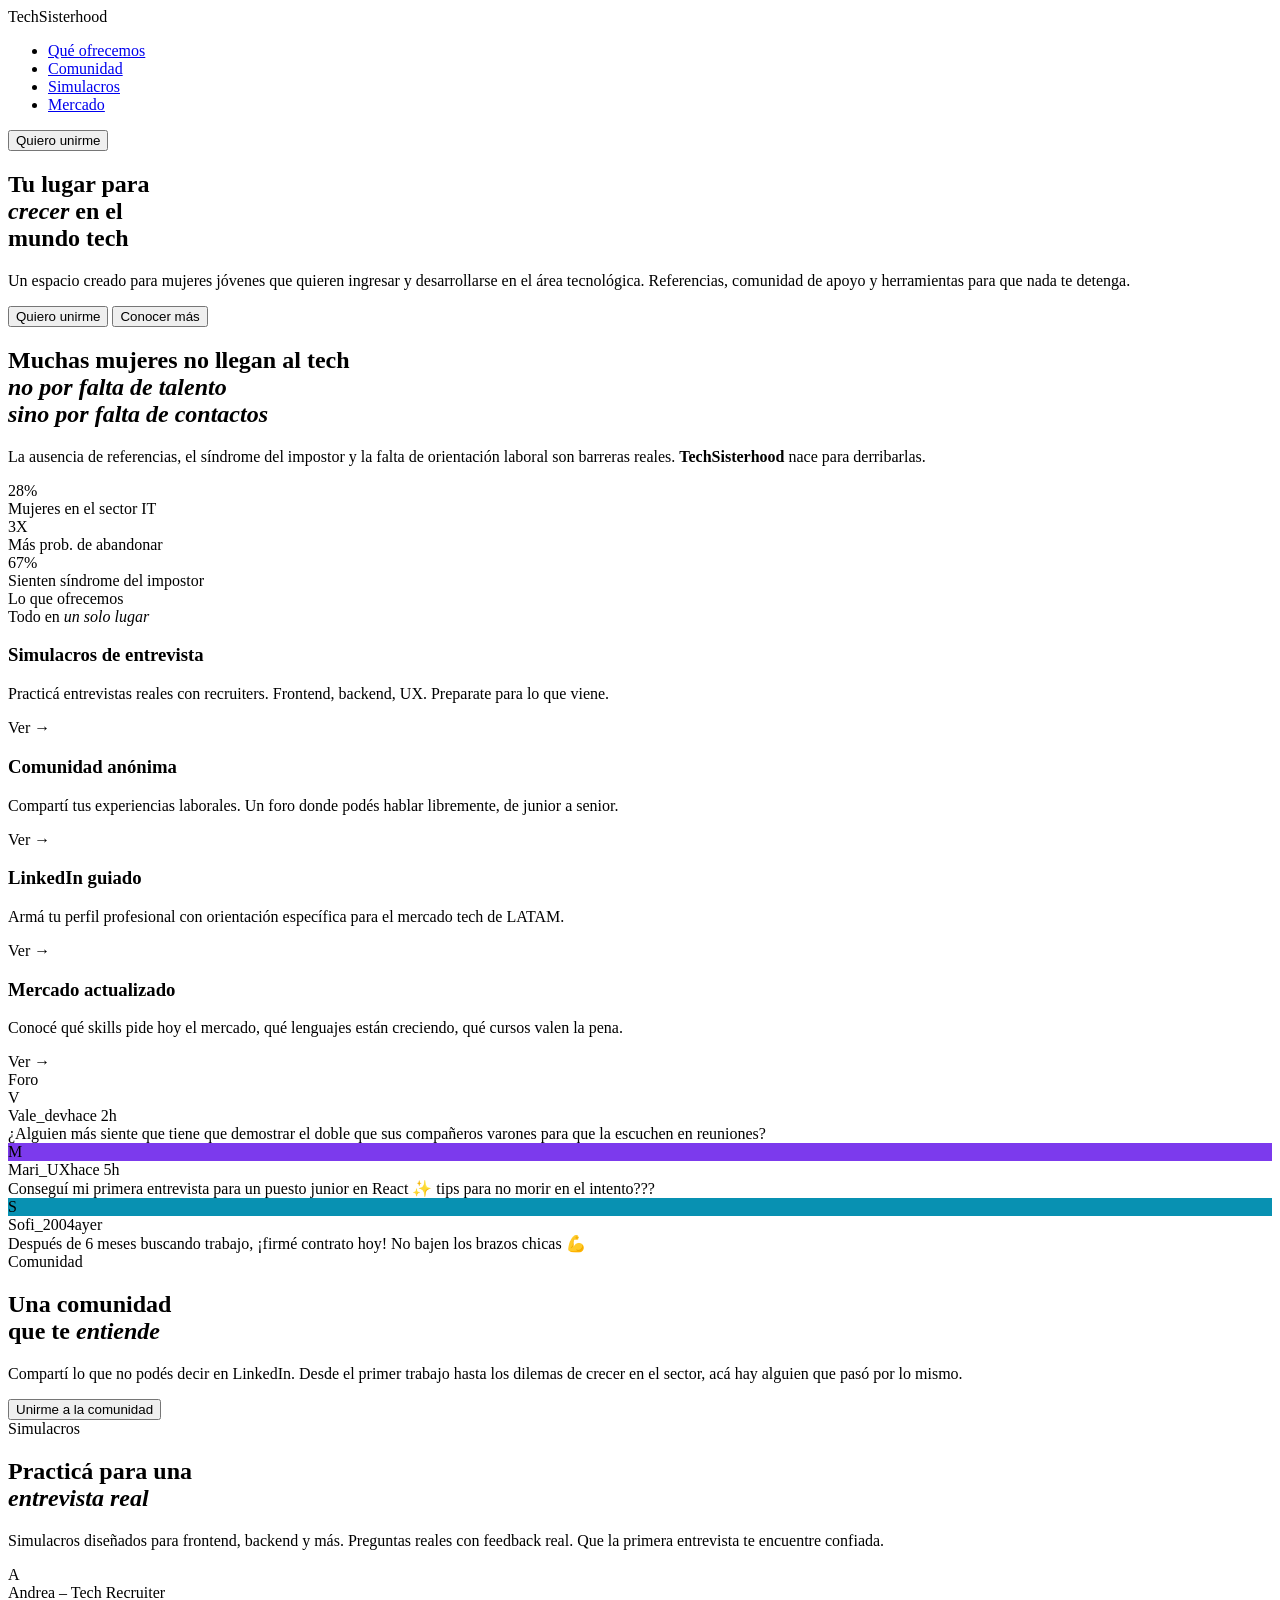
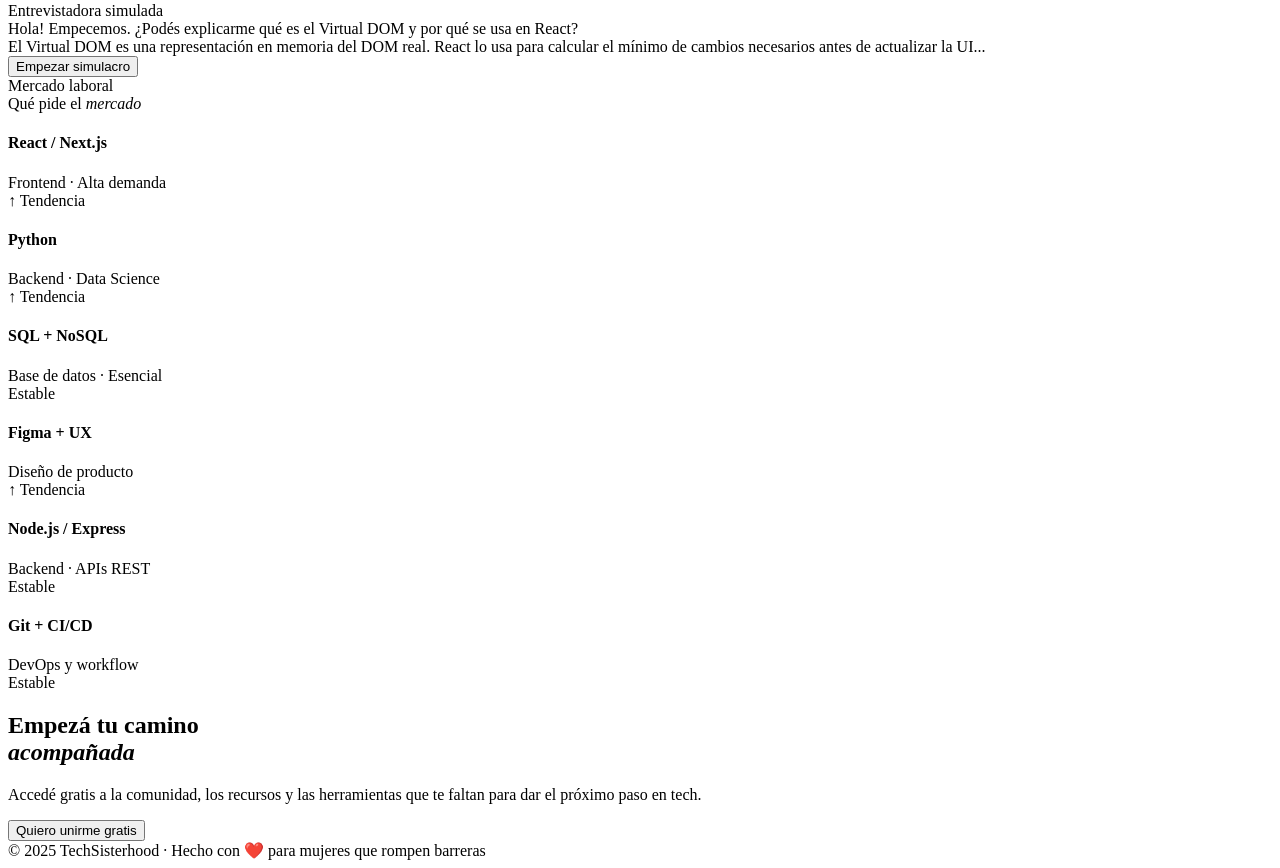
==== html, css/index.html @ a678736b "primer commit" ====
<!DOCTYPE html>
<html lang="es">
<head>
  <meta charset="UTF-8" />
  <meta name="viewport" content="width=device-width, initial-scale=1.0"/>
  <title>TechSisterhood – Tu lugar para crecer en el mundo tech</title>
  <link href="https://fonts.googleapis.com/css2?family=Inter:wght@400;500;600;700;800;900&display=swap" rel="stylesheet"/>
  <link rel="stylesheet" href="css/styles.css"/>
</head>
<body>

<!-- NAV -->
<nav>
  <div class="logo">Tech<span>Sisterhood</span></div>
  <ul>
    <li><a href="#features">Qué ofrecemos</a></li>
    <li><a href="#community">Comunidad</a></li>
    <li><a href="#simulacros">Simulacros</a></li>
    <li><a href="#mercado">Mercado</a></li>
  </ul>
  <button class="nav-cta">Quiero unirme</button>
</nav>

<!-- HERO -->
<section class="hero">
  <div class="hero-content">
    <h1>Tu lugar para<br/><em>crecer</em> en el<br/>mundo tech</h1>
    <p>Un espacio creado para mujeres jóvenes que quieren ingresar y desarrollarse en el área tecnológica. Referencias, comunidad de apoyo y herramientas para que nada te detenga.</p>
    <div class="hero-btns">
      <button class="btn-primary">Quiero unirme</button>
      <button class="btn-outline">Conocer más</button>
    </div>
  </div>
</section>

<!-- PROBLEM -->
<section class="problem">
  <h2>Muchas mujeres no llegan al tech<br/><em>no por falta de talento<br/>sino por falta de contactos</em></h2>
  <p>La ausencia de referencias, el síndrome del impostor y la falta de orientación laboral son barreras reales. <strong>TechSisterhood</strong> nace para derribarlas.</p>
  <div class="stats">
    <div class="stat-box">
      <div class="num">28%</div>
      <div class="label">Mujeres en el sector IT</div>
    </div>
    <div class="stat-box">
      <div class="num">3X</div>
      <div class="label">Más prob. de abandonar</div>
    </div>
    <div class="stat-box">
      <div class="num">67%</div>
      <div class="label">Sienten síndrome del impostor</div>
    </div>
  </div>
</section>

<!-- FEATURES -->
<section class="features" id="features">
  <div class="section-label">Lo que ofrecemos</div>
  <div class="section-title">Todo en <em>un solo lugar</em></div>
  <div class="features-grid">
    <div class="feature-card">
      <h3>Simulacros de entrevista</h3>
      <p>Practicá entrevistas reales con recruiters. Frontend, backend, UX. Preparate para lo que viene.</p>
      <div class="arrow">Ver →</div>
    </div>
    <div class="feature-card">
      <h3>Comunidad anónima</h3>
      <p>Compartí tus experiencias laborales. Un foro donde podés hablar libremente, de junior a senior.</p>
      <div class="arrow">Ver →</div>
    </div>
    <div class="feature-card">
      <h3>LinkedIn guiado</h3>
      <p>Armá tu perfil profesional con orientación específica para el mercado tech de LATAM.</p>
      <div class="arrow">Ver →</div>
    </div>
    <div class="feature-card">
      <h3>Mercado actualizado</h3>
      <p>Conocé qué skills pide hoy el mercado, qué lenguajes están creciendo, qué cursos valen la pena.</p>
      <div class="arrow">Ver →</div>
    </div>
  </div>
</section>

<!-- COMMUNITY -->
<section class="community" id="community">
  <div class="forum-mockup">
    <div class="forum-label">Foro</div>
    <div class="forum-post">
      <div class="avatar">V</div>
      <div class="post-body">
        <div><span class="post-user">Vale_dev</span><span class="post-time">hace 2h</span></div>
        <div class="post-text">¿Alguien más siente que tiene que demostrar el doble que sus compañeros varones para que la escuchen en reuniones?</div>
      </div>
    </div>
    <div class="forum-post">
      <div class="avatar" style="background:#7c3aed">M</div>
      <div class="post-body">
        <div><span class="post-user">Mari_UX</span><span class="post-time">hace 5h</span></div>
        <div class="post-text">Conseguí mi primera entrevista para un puesto junior en React ✨ tips para no morir en el intento???</div>
      </div>
    </div>
    <div class="forum-post">
      <div class="avatar" style="background:#0891b2">S</div>
      <div class="post-body">
        <div><span class="post-user">Sofi_2004</span><span class="post-time">ayer</span></div>
        <div class="post-text">Después de 6 meses buscando trabajo, ¡firmé contrato hoy! No bajen los brazos chicas 💪</div>
      </div>
    </div>
  </div>
  <div class="community-text">
    <div class="section-label">Comunidad</div>
    <h2>Una comunidad<br/>que te <em>entiende</em></h2>
    <p>Compartí lo que no podés decir en LinkedIn. Desde el primer trabajo hasta los dilemas de crecer en el sector, acá hay alguien que pasó por lo mismo.</p>
    <button class="btn-pink-outline">Unirme a la comunidad</button>
  </div>
</section>

<!-- SIMULACROS -->
<section class="simulacros" id="simulacros">
  <div class="section-label">Simulacros</div>
  <h2>Practicá para una<br/><em>entrevista real</em></h2>
  <p>Simulacros diseñados para frontend, backend y más. Preguntas reales con feedback real. Que la primera entrevista te encuentre confiada.</p>
  <div class="chat-mockup">
    <div class="chat-header">
      <div class="chat-avatar">A</div>
      <div>
        <div class="chat-name">Andrea – Tech Recruiter</div>
        <div class="chat-role">Entrevistadora simulada</div>
      </div>
    </div>
    <div class="chat-bubble bubble-recruiter">Hola! Empecemos. ¿Podés explicarme qué es el Virtual DOM y por qué se usa en React?</div>
    <div class="chat-bubble bubble-user">El Virtual DOM es una representación en memoria del DOM real. React lo usa para calcular el mínimo de cambios necesarios antes de actualizar la UI...</div>
  </div>
  <button class="btn-primary">Empezar simulacro</button>
</section>

<!-- MERCADO -->
<section class="mercado" id="mercado">
  <div class="section-label">Mercado laboral</div>
  <div class="section-title">Qué pide el <em>mercado</em></div>
  <div class="mercado-grid">
    <div class="skill-card">
      <div class="skill-info">
        <h4>React / Next.js</h4>
        <span>Frontend · Alta demanda</span>
      </div>
      <span class="skill-tag tag-demand">↑ Tendencia</span>
    </div>
    <div class="skill-card">
      <div class="skill-info">
        <h4>Python</h4>
        <span>Backend · Data Science</span>
      </div>
      <span class="skill-tag tag-trend">↑ Tendencia</span>
    </div>
    <div class="skill-card">
      <div class="skill-info">
        <h4>SQL + NoSQL</h4>
        <span>Base de datos · Esencial</span>
      </div>
      <span class="skill-tag tag-stable">Estable</span>
    </div>
    <div class="skill-card">
      <div class="skill-info">
        <h4>Figma + UX</h4>
        <span>Diseño de producto</span>
      </div>
      <span class="skill-tag tag-trend">↑ Tendencia</span>
    </div>
    <div class="skill-card">
      <div class="skill-info">
        <h4>Node.js / Express</h4>
        <span>Backend · APIs REST</span>
      </div>
      <span class="skill-tag tag-stable">Estable</span>
    </div>
    <div class="skill-card">
      <div class="skill-info">
        <h4>Git + CI/CD</h4>
        <span>DevOps y workflow</span>
      </div>
      <span class="skill-tag tag-stable">Estable</span>
    </div>
  </div>
</section>

<!-- CTA FINAL -->
<section class="cta-final">
  <h2>Empezá tu camino<br/><em>acompañada</em></h2>
  <p>Accedé gratis a la comunidad, los recursos y las herramientas que te faltan para dar el próximo paso en tech.</p>
  <button class="btn-primary">Quiero unirme gratis</button>
</section>

<!-- FOOTER -->
<footer>
  © 2025 TechSisterhood · Hecho con ❤️ para mujeres que rompen barreras
</footer>

</body>
</html>
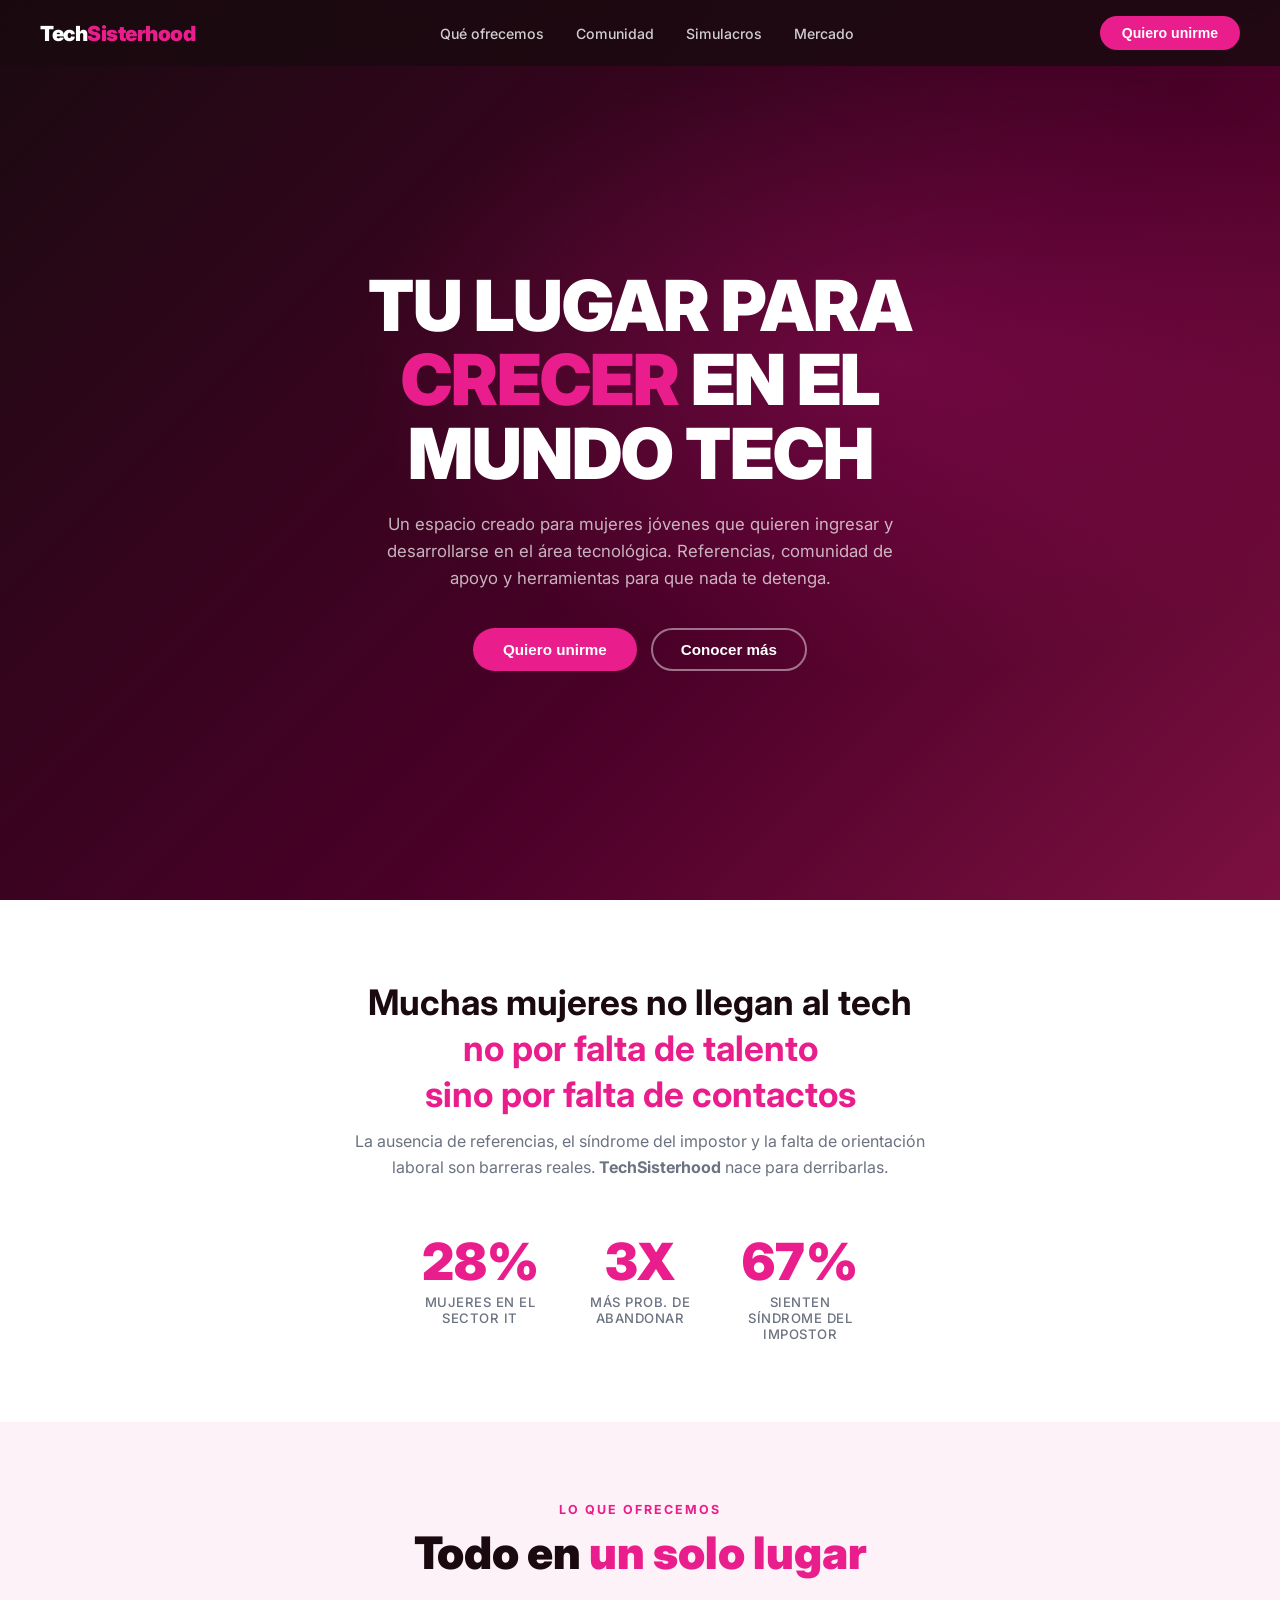
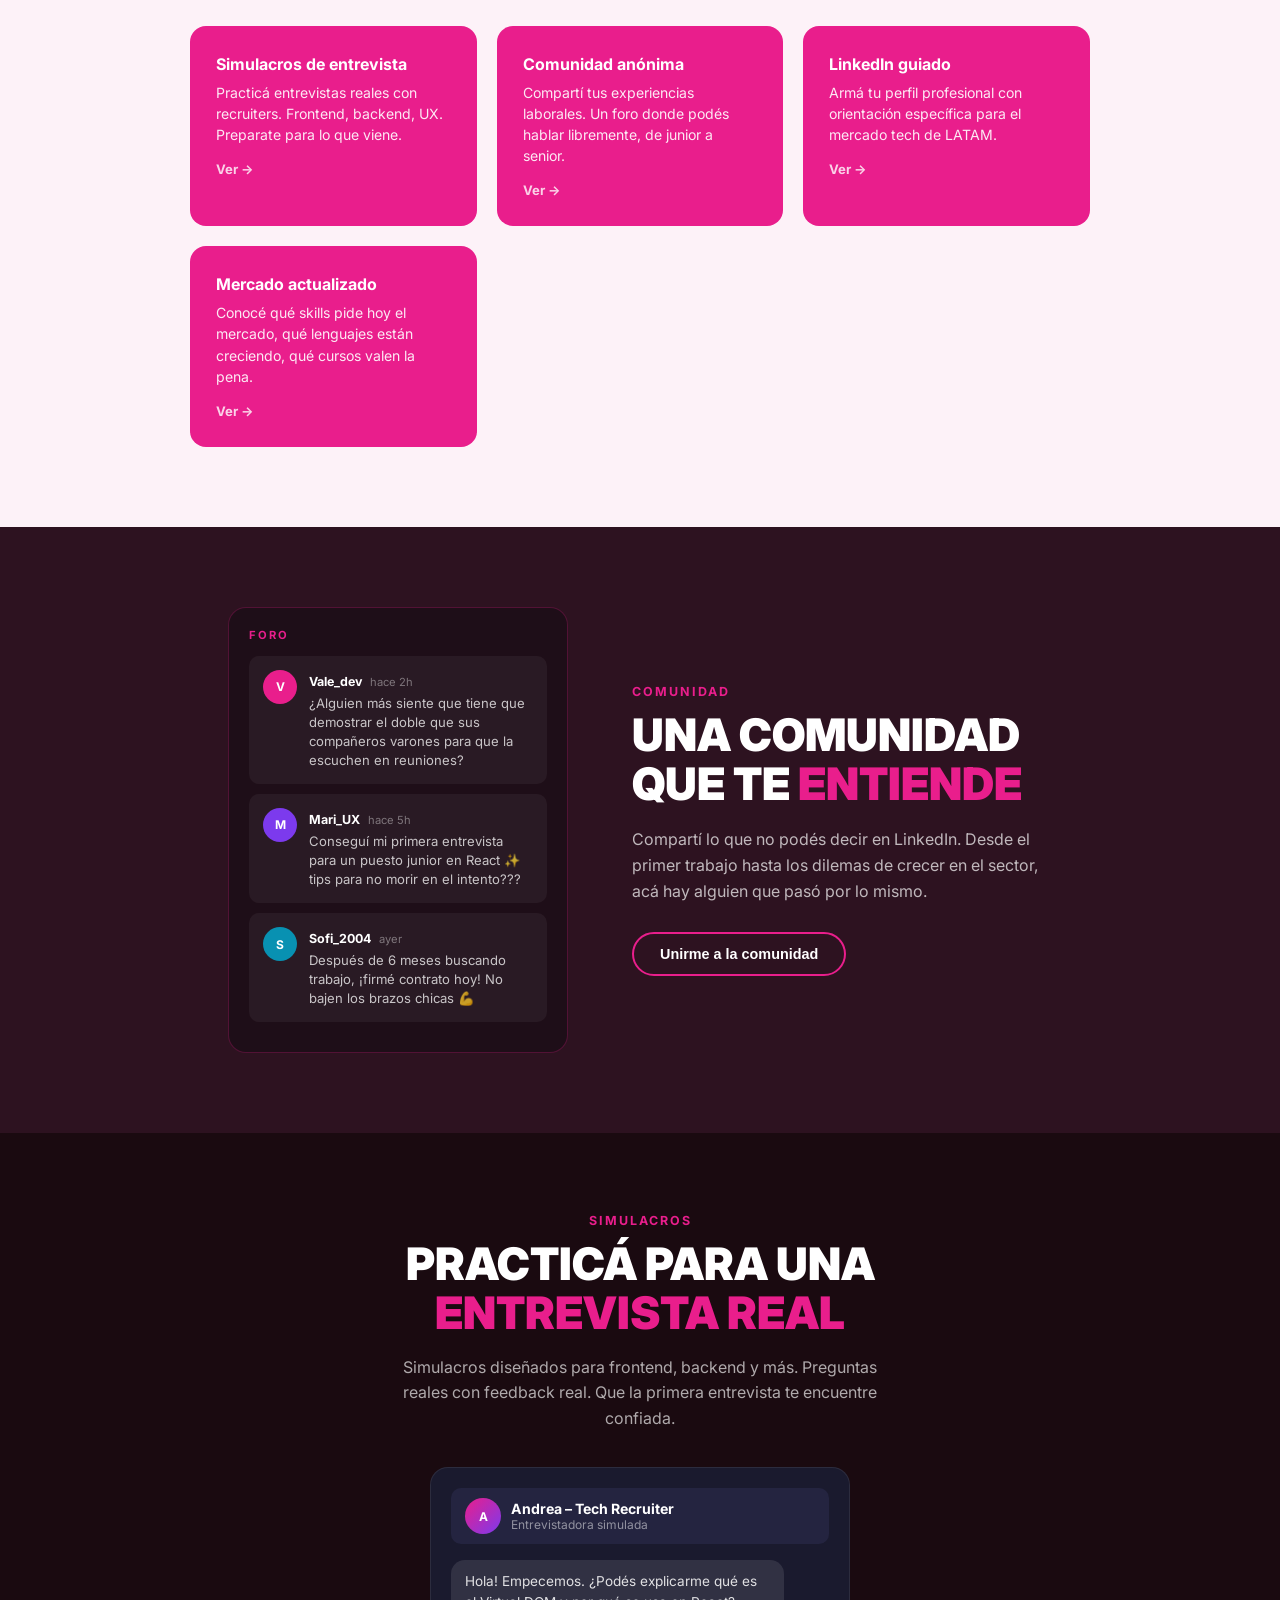
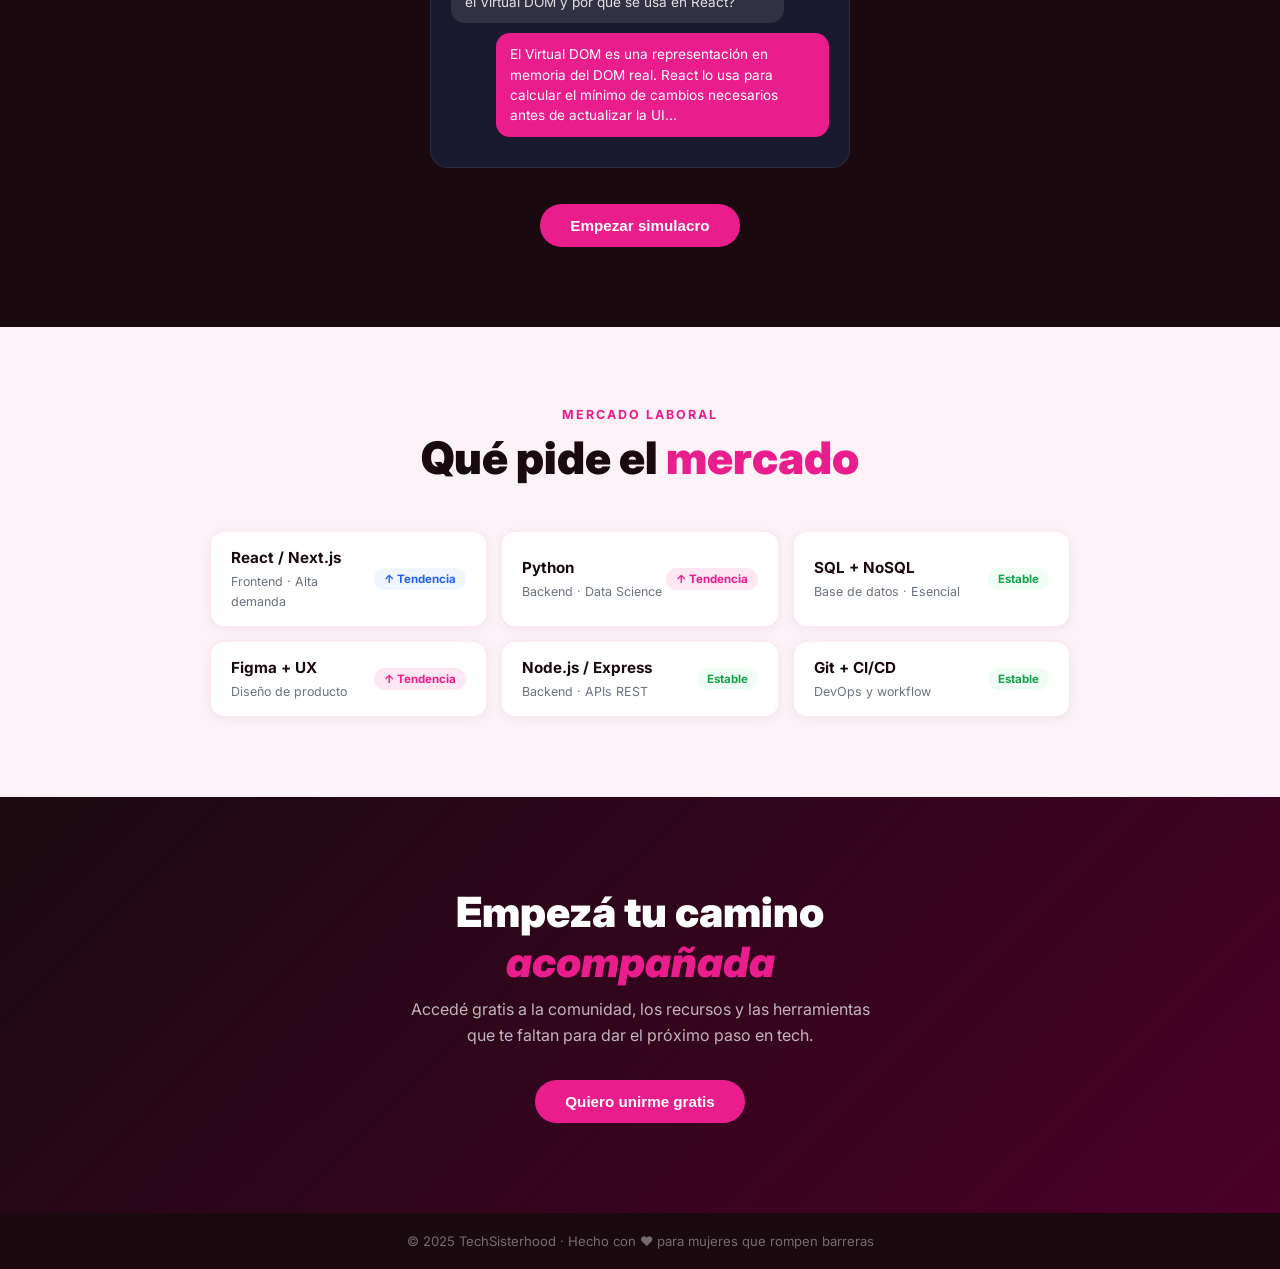
==== commit 041ce0b7: "Update index.html" ====
--- a/html, css/index.html
+++ b/html, css/index.html
@@ -5,7 +5,7 @@
   <meta name="viewport" content="width=device-width, initial-scale=1.0"/>
   <title>TechSisterhood – Tu lugar para crecer en el mundo tech</title>
   <link href="https://fonts.googleapis.com/css2?family=Inter:wght@400;500;600;700;800;900&display=swap" rel="stylesheet"/>
-  <link rel="stylesheet" href="css/styles.css"/>
+  <link rel="stylesheet" href="index.css"/>
 </head>
 <body>
 
@@ -197,4 +197,4 @@
 </footer>
 
 </body>
-</html>+</html>
--- a/html, css/index.css
+++ b/html, css/index.css
@@ -0,0 +1,320 @@
+*, *::before, *::after { box-sizing: border-box; margin: 0; padding: 0; }
+
+:root {
+  --pink:      #e91e8c;
+  --pink-light:#f472b6;
+  --dark:      #1a0a10;
+  --dark2:     #2d1220;
+  --white:     #ffffff;
+  --offwhite:  #fdf2f8;
+  --gray:      #6b7280;
+  --card-bg:   #fce7f3;
+}
+
+body {
+  font-family: 'Inter', sans-serif;
+  color: var(--dark);
+  background: var(--white);
+  overflow-x: hidden;
+}
+
+/* ─── NAV ─── */
+nav {
+  position: fixed; top: 0; left: 0; right: 0;
+  z-index: 100;
+  display: flex; align-items: center; justify-content: space-between;
+  padding: 16px 40px;
+  background: rgba(26,10,16,0.85);
+  backdrop-filter: blur(10px);
+}
+.logo {
+  font-size: 1.3rem; font-weight: 900; color: var(--white); letter-spacing: -0.5px;
+}
+.logo span { color: var(--pink); }
+nav ul { display: flex; gap: 32px; list-style: none; }
+nav ul a { color: rgba(255,255,255,0.8); text-decoration: none; font-size: .88rem; font-weight: 500; transition: color .2s; }
+nav ul a:hover { color: var(--pink); }
+nav .nav-cta {
+  background: var(--pink); color: var(--white);
+  border: none; border-radius: 24px;
+  padding: 9px 22px; font-size: .88rem; font-weight: 700;
+  cursor: pointer; transition: opacity .2s;
+}
+nav .nav-cta:hover { opacity: .85; }
+
+/* ─── HERO ─── */
+.hero {
+  min-height: 100vh;
+  background: linear-gradient(135deg, #1a0a10 0%, #4a0028 60%, #7c1040 100%);
+  display: flex; align-items: center; justify-content: center;
+  text-align: center;
+  padding: 120px 24px 80px;
+  position: relative; overflow: hidden;
+}
+.hero::before {
+  content: '';
+  position: absolute; inset: 0;
+  background: radial-gradient(ellipse 60% 50% at 70% 40%, rgba(233,30,140,.25) 0%, transparent 70%);
+}
+.hero-content { position: relative; z-index: 1; max-width: 720px; }
+.hero h1 {
+  font-size: clamp(2.6rem, 6vw, 4.4rem);
+  font-weight: 900;
+  line-height: 1.05;
+  color: var(--white);
+  text-transform: uppercase;
+  letter-spacing: -1px;
+  margin-bottom: 20px;
+}
+.hero h1 em { color: var(--pink); font-style: normal; }
+.hero p {
+  color: rgba(255,255,255,.7);
+  font-size: 1.05rem; line-height: 1.6;
+  max-width: 540px; margin: 0 auto 36px;
+}
+.hero-btns { display: flex; gap: 14px; justify-content: center; flex-wrap: wrap; }
+
+/* ─── BUTTONS ─── */
+.btn-primary {
+  background: var(--pink); color: var(--white);
+  border: none; border-radius: 28px;
+  padding: 13px 30px; font-size: .95rem; font-weight: 700;
+  cursor: pointer; transition: transform .15s, opacity .2s;
+}
+.btn-primary:hover { opacity: .88; transform: translateY(-1px); }
+.btn-outline {
+  background: transparent; color: var(--white);
+  border: 2px solid rgba(255,255,255,.45);
+  border-radius: 28px;
+  padding: 11px 28px; font-size: .95rem; font-weight: 600;
+  cursor: pointer; transition: border-color .2s;
+}
+.btn-outline:hover { border-color: var(--white); }
+.btn-pink-outline {
+  border: 2px solid var(--pink); color: var(--white);
+  background: transparent; border-radius: 28px;
+  padding: 12px 26px; font-size: .9rem; font-weight: 700;
+  cursor: pointer; transition: background .2s;
+}
+.btn-pink-outline:hover { background: var(--pink); }
+
+/* ─── PROBLEM STRIP ─── */
+.problem {
+  padding: 80px 24px;
+  text-align: center;
+  background: var(--white);
+}
+.problem h2 {
+  font-size: clamp(1.5rem, 3.5vw, 2.2rem);
+  font-weight: 700;
+  line-height: 1.3;
+  margin-bottom: 12px;
+}
+.problem h2 em { color: var(--pink); font-style: normal; }
+.problem p { color: var(--gray); max-width: 580px; margin: 0 auto 56px; line-height: 1.6; }
+.stats { display: flex; gap: 40px; justify-content: center; flex-wrap: wrap; }
+.stat-box { text-align: center; }
+.stat-box .num {
+  font-size: clamp(2.2rem, 5vw, 3.2rem);
+  font-weight: 900; color: var(--pink); line-height: 1;
+}
+.stat-box .label {
+  font-size: .82rem; color: var(--gray); font-weight: 500;
+  text-transform: uppercase; letter-spacing: .5px; margin-top: 6px; max-width: 120px;
+}
+
+/* ─── SECTION HELPERS ─── */
+.section-label {
+  text-align: center;
+  font-size: .78rem; font-weight: 700;
+  text-transform: uppercase; letter-spacing: 2px;
+  color: var(--pink);
+  margin-bottom: 12px;
+}
+.section-title {
+  text-align: center;
+  font-size: clamp(1.8rem, 4vw, 2.8rem);
+  font-weight: 900;
+  line-height: 1.1;
+  margin-bottom: 48px;
+}
+.section-title em { color: var(--pink); font-style: normal; }
+
+/* ─── FEATURES ─── */
+.features {
+  background: var(--offwhite);
+  padding: 80px 24px;
+}
+.features-grid {
+  display: grid;
+  grid-template-columns: repeat(auto-fit, minmax(260px, 1fr));
+  gap: 20px;
+  max-width: 900px;
+  margin: 0 auto;
+}
+.feature-card {
+  background: var(--pink);
+  border-radius: 16px;
+  padding: 28px 26px;
+  color: var(--white);
+  cursor: pointer;
+  transition: transform .2s;
+}
+.feature-card:hover { transform: translateY(-3px); }
+.feature-card h3 { font-size: 1rem; font-weight: 700; margin-bottom: 8px; }
+.feature-card p { font-size: .88rem; opacity: .9; line-height: 1.5; }
+.feature-card .arrow { margin-top: 16px; font-size: .82rem; font-weight: 700; opacity: .8; }
+
+/* ─── COMMUNITY ─── */
+.community {
+  padding: 80px 24px;
+  background: var(--dark2);
+  display: flex; align-items: center; justify-content: center;
+  gap: 64px; flex-wrap: wrap;
+}
+.forum-mockup {
+  background: #1e0e18;
+  border-radius: 18px;
+  padding: 20px;
+  width: 340px;
+  max-width: 100%;
+  border: 1px solid rgba(233,30,140,.25);
+}
+.forum-label {
+  font-size: .7rem; font-weight: 700; letter-spacing: 2px;
+  text-transform: uppercase; color: var(--pink); margin-bottom: 14px;
+}
+.forum-post {
+  display: flex; gap: 12px; align-items: flex-start;
+  background: rgba(255,255,255,.05);
+  border-radius: 10px; padding: 14px;
+  margin-bottom: 10px;
+}
+.avatar {
+  width: 34px; height: 34px; border-radius: 50%;
+  background: var(--pink);
+  display: flex; align-items: center; justify-content: center;
+  font-size: .75rem; font-weight: 700; color: var(--white);
+  flex-shrink: 0;
+}
+.post-body { flex: 1; }
+.post-user { font-size: .78rem; font-weight: 700; color: var(--white); }
+.post-time { font-size: .7rem; color: rgba(255,255,255,.4); margin-left: 8px; }
+.post-text { font-size: .82rem; color: rgba(255,255,255,.75); line-height: 1.45; margin-top: 4px; }
+.community-text { max-width: 420px; color: var(--white); }
+.community-text .section-label { text-align: left; }
+.community-text h2 {
+  font-size: clamp(1.8rem, 4vw, 2.8rem);
+  font-weight: 900; line-height: 1.1;
+  text-transform: uppercase; margin-bottom: 18px;
+}
+.community-text h2 em { color: var(--pink); font-style: normal; }
+.community-text p { color: rgba(255,255,255,.7); line-height: 1.6; margin-bottom: 28px; }
+
+/* ─── SIMULACROS ─── */
+.simulacros {
+  padding: 80px 24px;
+  background: var(--dark);
+  text-align: center;
+}
+.simulacros h2 {
+  font-size: clamp(1.8rem, 4vw, 2.8rem);
+  font-weight: 900; line-height: 1.1;
+  text-transform: uppercase;
+  color: var(--white);
+  margin-bottom: 16px;
+}
+.simulacros h2 em { color: var(--pink); font-style: normal; }
+.simulacros > p { color: rgba(255,255,255,.65); max-width: 480px; margin: 0 auto 36px; line-height: 1.6; }
+.chat-mockup {
+  background: #1a1a2e;
+  border-radius: 18px;
+  padding: 20px;
+  max-width: 420px;
+  margin: 0 auto 36px;
+  text-align: left;
+  border: 1px solid rgba(255,255,255,.08);
+}
+.chat-header {
+  display: flex; align-items: center; gap: 10px;
+  background: #242440; border-radius: 10px; padding: 10px 14px;
+  margin-bottom: 16px;
+}
+.chat-avatar {
+  width: 36px; height: 36px; border-radius: 50%;
+  background: linear-gradient(135deg, var(--pink), #7c3aed);
+  display: flex; align-items: center; justify-content: center;
+  font-size: .75rem; color: var(--white); font-weight: 700;
+}
+.chat-name { font-size: .88rem; font-weight: 700; color: var(--white); }
+.chat-role { font-size: .75rem; color: rgba(255,255,255,.5); }
+.chat-bubble {
+  border-radius: 14px; padding: 11px 14px;
+  font-size: .85rem; line-height: 1.5;
+  margin-bottom: 10px; max-width: 88%;
+}
+.bubble-recruiter { background: rgba(255,255,255,.1); color: rgba(255,255,255,.85); }
+.bubble-user { background: var(--pink); color: var(--white); margin-left: auto; }
+
+/* ─── MERCADO ─── */
+.mercado {
+  padding: 80px 24px;
+  background: var(--offwhite);
+}
+.mercado-grid {
+  display: grid;
+  grid-template-columns: repeat(auto-fit, minmax(240px, 1fr));
+  gap: 14px;
+  max-width: 860px;
+  margin: 0 auto;
+}
+.skill-card {
+  background: var(--white);
+  border-radius: 14px;
+  padding: 16px 20px;
+  display: flex; align-items: center; justify-content: space-between;
+  box-shadow: 0 2px 12px rgba(0,0,0,.06);
+  border: 1px solid rgba(233,30,140,.1);
+}
+.skill-info h4 { font-size: .95rem; font-weight: 700; margin-bottom: 3px; }
+.skill-info span { font-size: .78rem; color: var(--gray); }
+.skill-tag {
+  font-size: .72rem; font-weight: 700; border-radius: 20px;
+  padding: 4px 10px; white-space: nowrap;
+}
+.tag-trend  { background: #fce7f3; color: var(--pink); }
+.tag-stable { background: #f0fdf4; color: #16a34a; }
+.tag-demand { background: #eff6ff; color: #2563eb; }
+
+/* ─── CTA FINAL ─── */
+.cta-final {
+  background: linear-gradient(135deg, #1a0a10 0%, #4a0028 100%);
+  padding: 90px 24px;
+  text-align: center;
+}
+.cta-final h2 {
+  font-size: clamp(1.8rem, 4vw, 2.6rem);
+  font-weight: 900; color: var(--white);
+  margin-bottom: 10px;
+}
+.cta-final h2 em { color: var(--pink); font-style: italic; }
+.cta-final p { color: rgba(255,255,255,.7); max-width: 460px; margin: 0 auto 32px; line-height: 1.6; }
+
+/* ─── FOOTER ─── */
+footer {
+  background: var(--dark);
+  padding: 20px 40px;
+  text-align: center;
+  font-size: .82rem;
+  color: rgba(255,255,255,.4);
+}
+
+/* ─── RESPONSIVE ─── */
+@media (max-width: 640px) {
+  nav ul { display: none; }
+  nav { padding: 14px 20px; }
+  .community { flex-direction: column; gap: 40px; }
+  .community-text { text-align: center; }
+  .community-text .section-label { text-align: center; }
+  .btn-pink-outline { width: 100%; }
+}
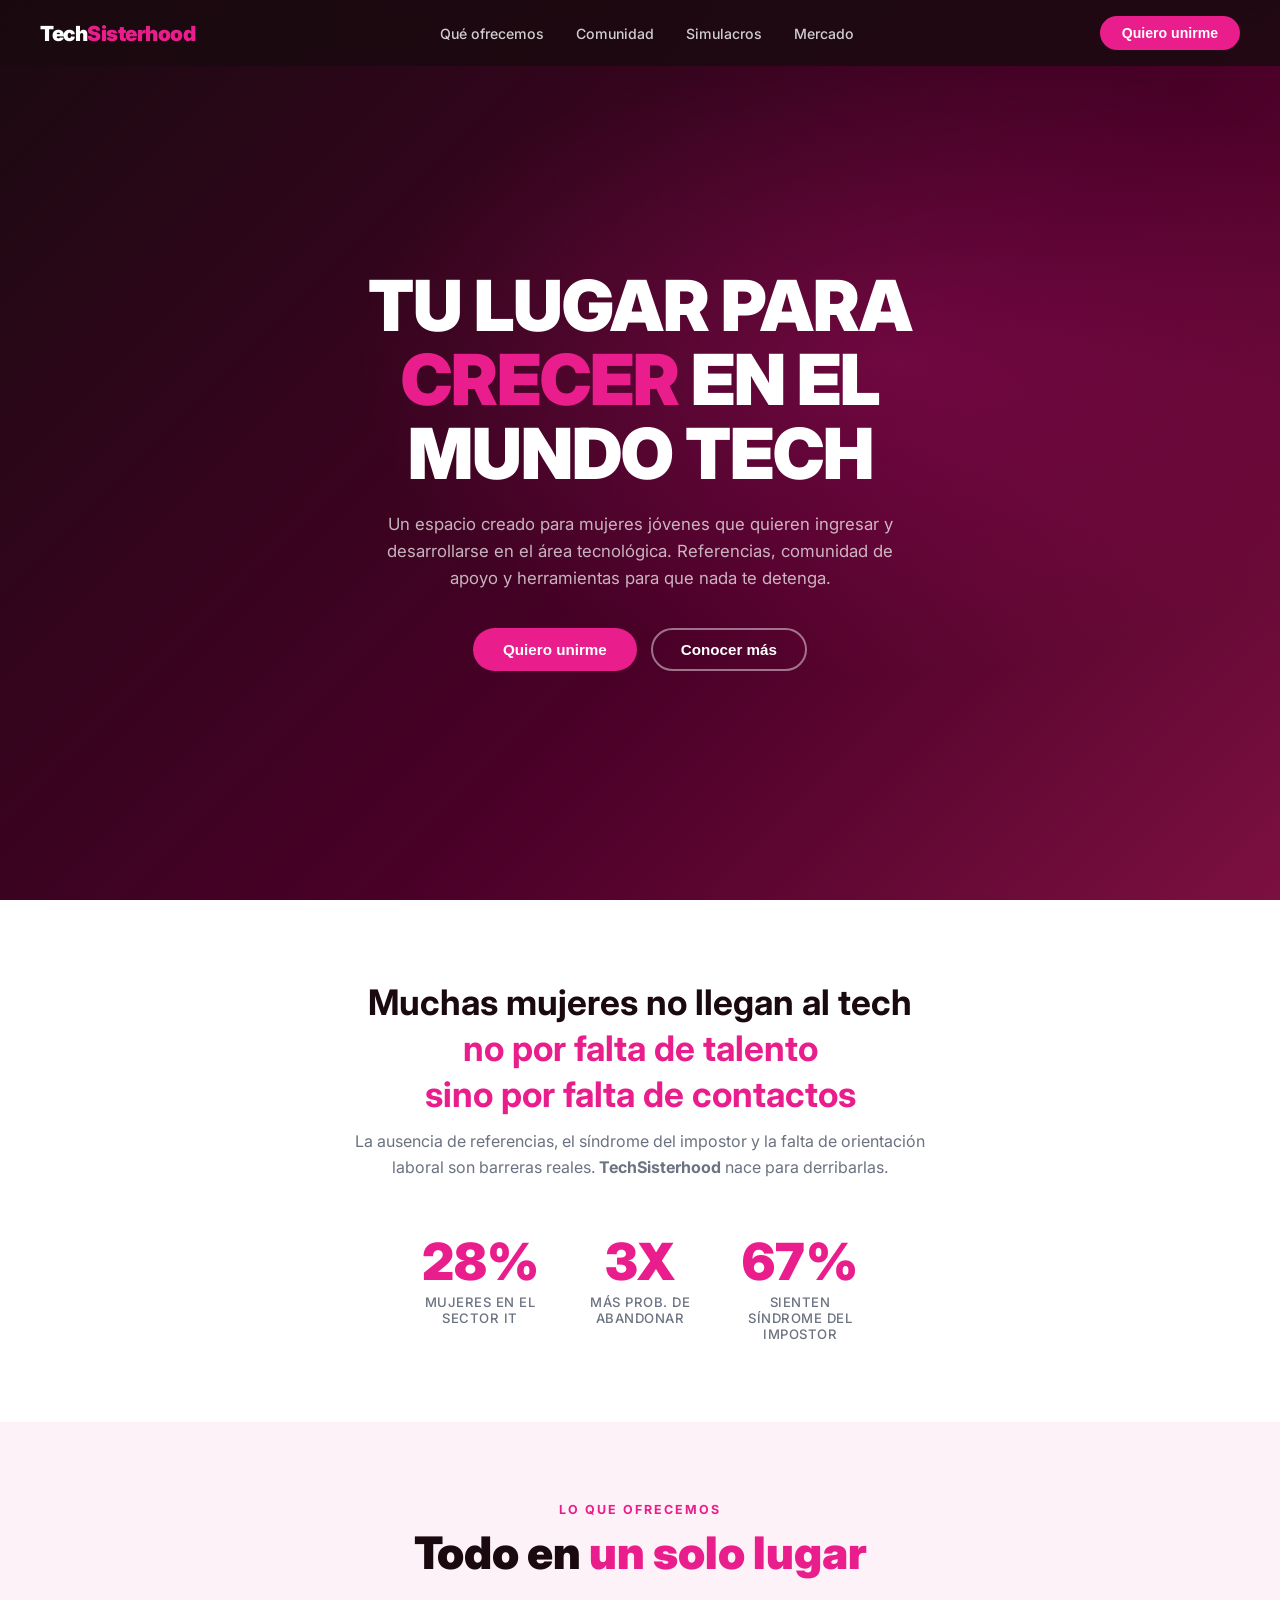
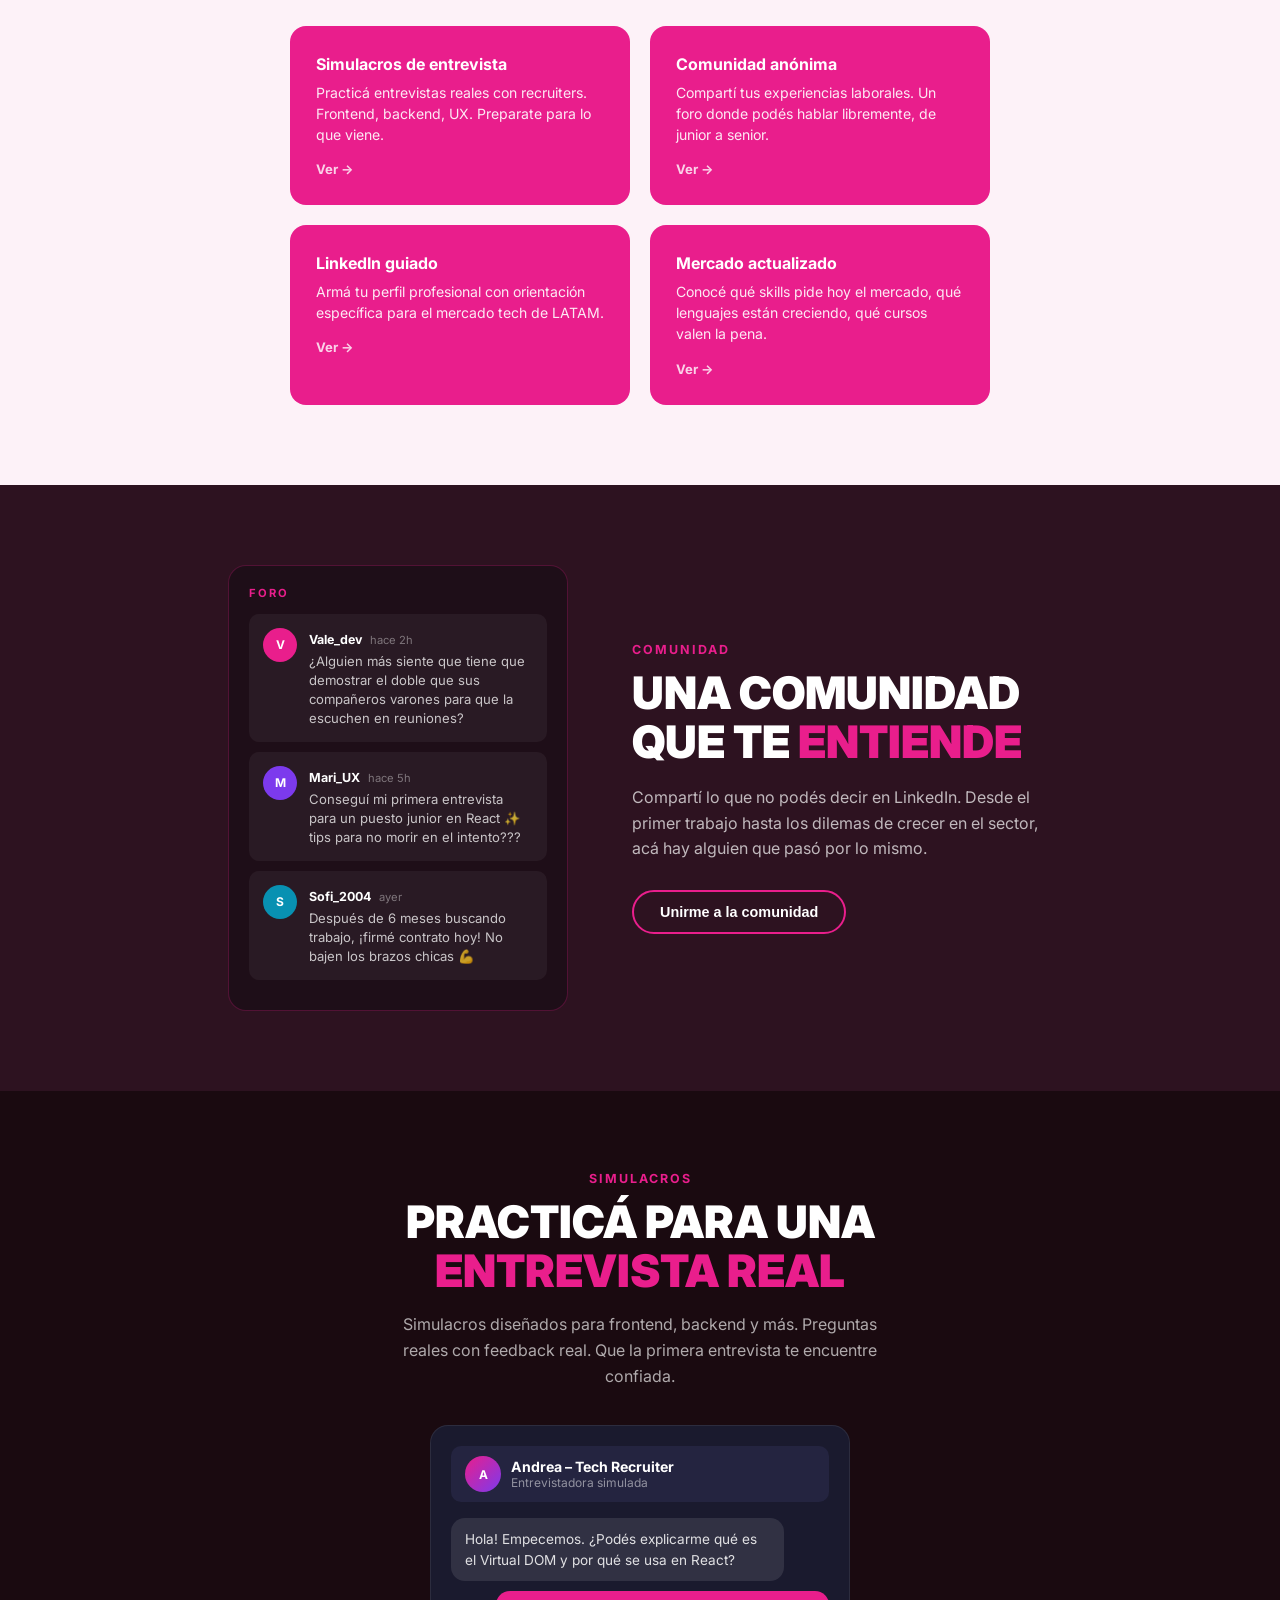
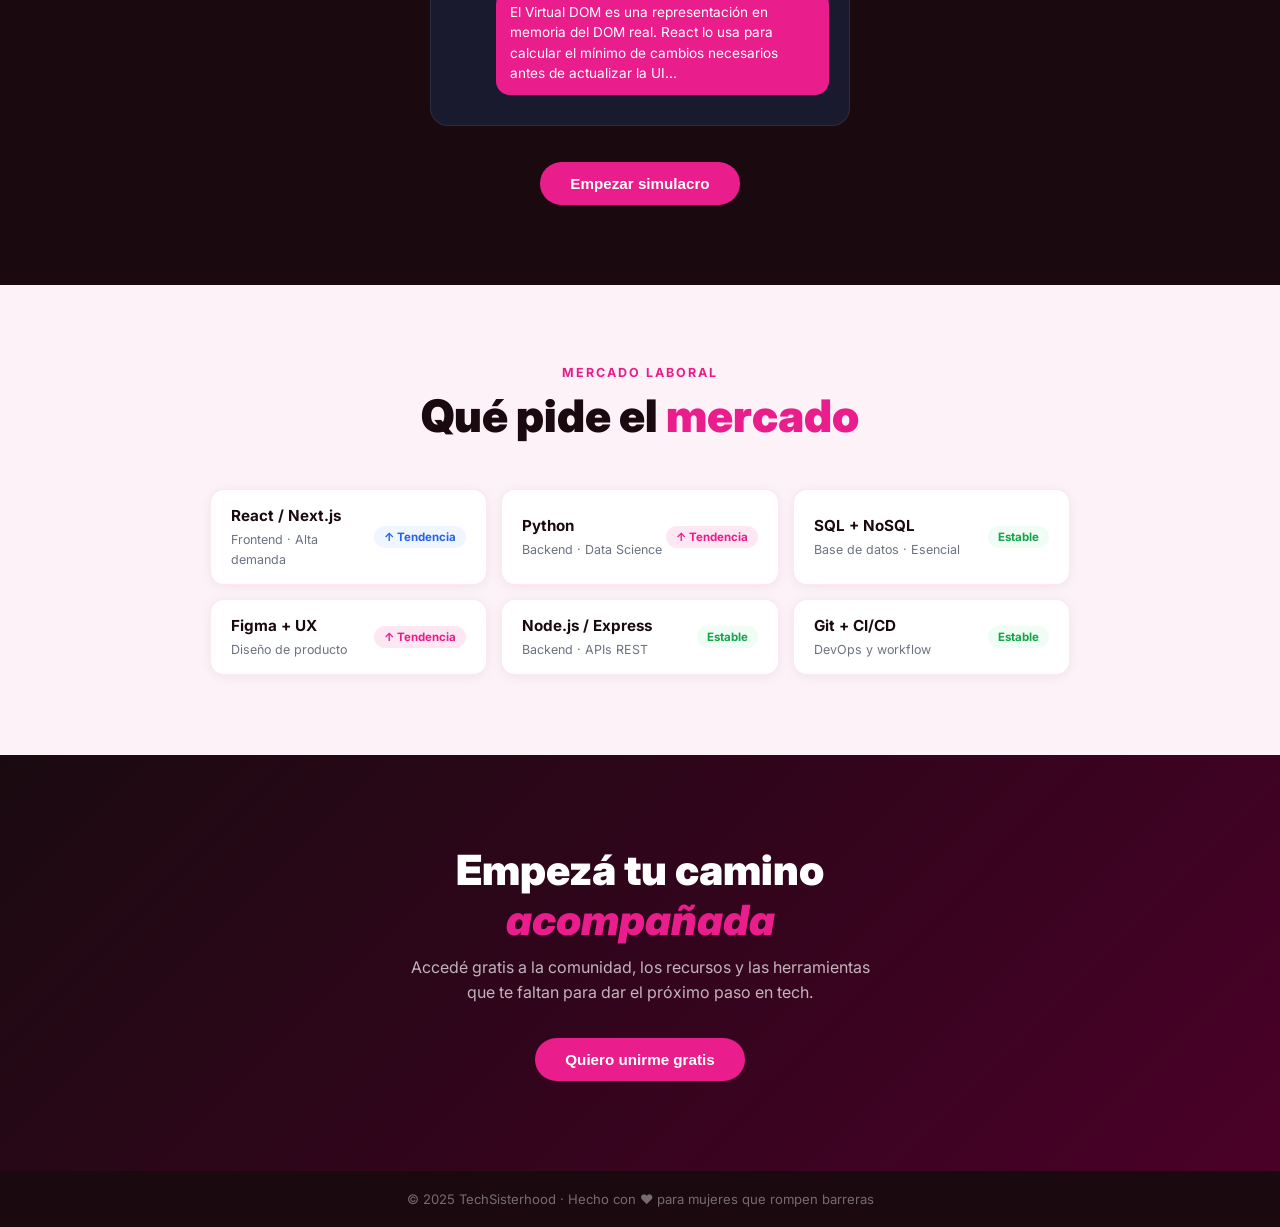
==== commit 18aec83f: "Modificación de tarjetas." ====
--- a/html, css/index.html
+++ b/html, css/index.html
@@ -9,7 +9,6 @@
 </head>
 <body>
 
-<!-- NAV -->
 <nav>
   <div class="logo">Tech<span>Sisterhood</span></div>
   <ul>
@@ -21,7 +20,6 @@
   <button class="nav-cta">Quiero unirme</button>
 </nav>
 
-<!-- HERO -->
 <section class="hero">
   <div class="hero-content">
     <h1>Tu lugar para<br/><em>crecer</em> en el<br/>mundo tech</h1>
@@ -33,7 +31,6 @@
   </div>
 </section>
 
-<!-- PROBLEM -->
 <section class="problem">
   <h2>Muchas mujeres no llegan al tech<br/><em>no por falta de talento<br/>sino por falta de contactos</em></h2>
   <p>La ausencia de referencias, el síndrome del impostor y la falta de orientación laboral son barreras reales. <strong>TechSisterhood</strong> nace para derribarlas.</p>
@@ -53,7 +50,6 @@
   </div>
 </section>
 
-<!-- FEATURES -->
 <section class="features" id="features">
   <div class="section-label">Lo que ofrecemos</div>
   <div class="section-title">Todo en <em>un solo lugar</em></div>
@@ -81,7 +77,6 @@
   </div>
 </section>
 
-<!-- COMMUNITY -->
 <section class="community" id="community">
   <div class="forum-mockup">
     <div class="forum-label">Foro</div>
@@ -115,7 +110,6 @@
   </div>
 </section>
 
-<!-- SIMULACROS -->
 <section class="simulacros" id="simulacros">
   <div class="section-label">Simulacros</div>
   <h2>Practicá para una<br/><em>entrevista real</em></h2>
@@ -134,7 +128,6 @@
   <button class="btn-primary">Empezar simulacro</button>
 </section>
 
-<!-- MERCADO -->
 <section class="mercado" id="mercado">
   <div class="section-label">Mercado laboral</div>
   <div class="section-title">Qué pide el <em>mercado</em></div>
@@ -184,17 +177,15 @@
   </div>
 </section>
 
-<!-- CTA FINAL -->
 <section class="cta-final">
   <h2>Empezá tu camino<br/><em>acompañada</em></h2>
   <p>Accedé gratis a la comunidad, los recursos y las herramientas que te faltan para dar el próximo paso en tech.</p>
   <button class="btn-primary">Quiero unirme gratis</button>
 </section>
 
-<!-- FOOTER -->
 <footer>
   © 2025 TechSisterhood · Hecho con ❤️ para mujeres que rompen barreras
 </footer>
 
 </body>
-</html>
+</html>
--- a/html, css/index.css
+++ b/html, css/index.css
@@ -147,9 +147,9 @@
 }
 .features-grid {
   display: grid;
-  grid-template-columns: repeat(auto-fit, minmax(260px, 1fr));
+  grid-template-columns: repeat(2, 1fr); /* 2 columnas fijas en PC */
   gap: 20px;
-  max-width: 900px;
+  max-width: 700px; /* Ancho ideal ajustado para el formato 2x2 */
   margin: 0 auto;
 }
 .feature-card {
@@ -317,4 +317,9 @@
   .community-text { text-align: center; }
   .community-text .section-label { text-align: center; }
   .btn-pink-outline { width: 100%; }
+
+  /* Asegura 1 sola columna en pantallas chicas de celular */
+  .features-grid {
+    grid-template-columns: 1fr;
+  }
 }
